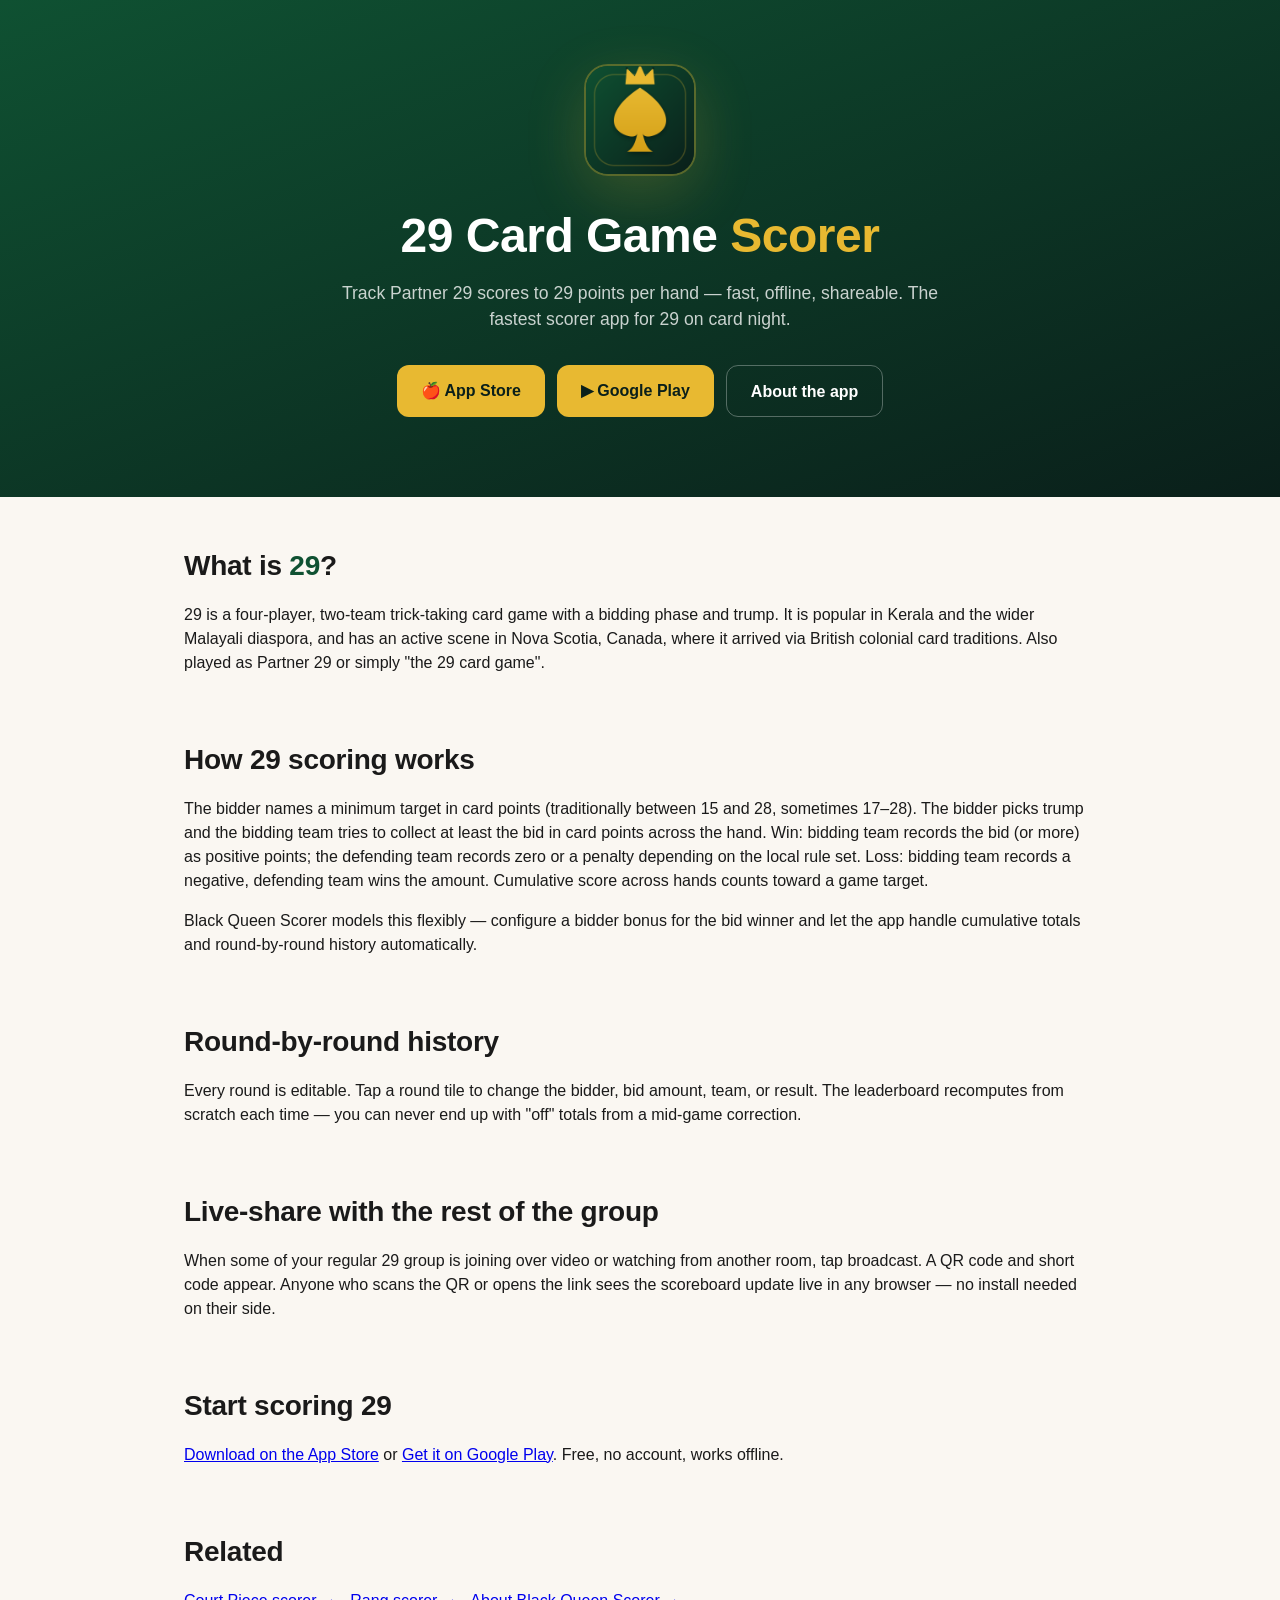
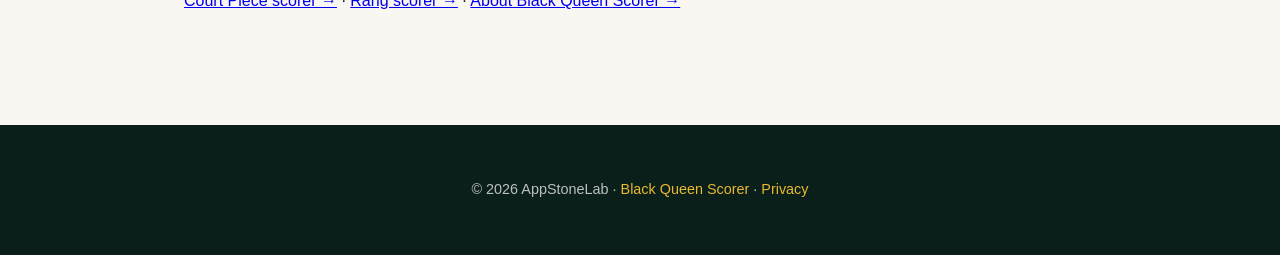
==== docs/29/index.html @ 9ce16d62 "landing(docs): add Court Piece, Rang, 29 subpages for SEO One page per game name — the biggest organ" ====
<!doctype html>
<html lang="en">
<head>
  <meta charset="utf-8" />
  <meta name="viewport" content="width=device-width,initial-scale=1" />
  <title>29 Card Game Scorer (Partner 29) — Black Queen Scorer</title>
  <meta name="description" content="Free 29 and Partner 29 card game scorer. Track cumulative score, edit any round, live-share the scoreboard. Free, no account, works offline." />
  <meta name="keywords" content="29 card game scorer, Partner 29 scorer, 29 score app, 29 card game tracker, Kerala 29, Nova Scotia 29, 29 scoreboard" />
  <link rel="canonical" href="https://appstonelabgit.github.io/black-queen-scorer/29/" />
  <link rel="icon" href="../icon.png" />
  <link rel="stylesheet" href="../style.css" />

  <meta property="og:type" content="article" />
  <meta property="og:title" content="29 Card Game Scorer (Partner 29)" />
  <meta property="og:description" content="Free 29 / Partner 29 scorer. Fast round entry, always-correct totals, live-share the scoreboard." />
  <meta property="og:image" content="https://appstonelabgit.github.io/black-queen-scorer/og.png" />
  <meta property="og:url" content="https://appstonelabgit.github.io/black-queen-scorer/29/" />
  <meta name="twitter:card" content="summary_large_image" />

  <script type="application/ld+json">
  {
    "@context": "https://schema.org",
    "@type": "Article",
    "headline": "29 Card Game Scorer — track 29 and Partner 29 scores on your phone",
    "description": "How to keep score in the 29 card game (Partner 29) using Black Queen Scorer. Covers bid-target scoring, round history, and live-sharing the scoreboard.",
    "author": { "@type": "Organization", "name": "AppStoneLab" },
    "publisher": { "@type": "Organization", "name": "AppStoneLab" },
    "mainEntityOfPage": "https://appstonelabgit.github.io/black-queen-scorer/29/",
    "inLanguage": "en"
  }
  </script>
</head>
<body>
  <header class="hero">
    <div class="crest">
      <img src="../icon.png" alt="Black Queen Scorer app icon" />
    </div>
    <h1>29 Card Game <span class="accent">Scorer</span></h1>
    <p class="tagline">Track Partner 29 scores to 29 points per hand — fast, offline, shareable. The fastest scorer app for 29 on card night.</p>
    <div class="cta">
      <a href="https://apps.apple.com/us/app/black-queen-scorer/id6762565568" title="Download on the App Store">🍎 App Store</a>
      <a href="https://play.google.com/store/apps/details?id=com.blackqueenscorer.app" title="Get it on Google Play">▶ Google Play</a>
      <a href="../" class="ghost">About the app</a>
    </div>
  </header>

  <main>
    <section>
      <h2>What is <span class="accent">29</span>?</h2>
      <p>29 is a four-player, two-team trick-taking card game with a bidding phase and trump. It is popular in Kerala and the wider Malayali diaspora, and has an active scene in Nova Scotia, Canada, where it arrived via British colonial card traditions. Also played as Partner 29 or simply "the 29 card game".</p>
    </section>

    <section>
      <h2>How 29 scoring works</h2>
      <p>The bidder names a minimum target in card points (traditionally between 15 and 28, sometimes 17–28). The bidder picks trump and the bidding team tries to collect at least the bid in card points across the hand. Win: bidding team records the bid (or more) as positive points; the defending team records zero or a penalty depending on the local rule set. Loss: bidding team records a negative, defending team wins the amount. Cumulative score across hands counts toward a game target.</p>
      <p>Black Queen Scorer models this flexibly — configure a bidder bonus for the bid winner and let the app handle cumulative totals and round-by-round history automatically.</p>
    </section>

    <section>
      <h2>Round-by-round history</h2>
      <p>Every round is editable. Tap a round tile to change the bidder, bid amount, team, or result. The leaderboard recomputes from scratch each time — you can never end up with "off" totals from a mid-game correction.</p>
    </section>

    <section>
      <h2>Live-share with the rest of the group</h2>
      <p>When some of your regular 29 group is joining over video or watching from another room, tap broadcast. A QR code and short code appear. Anyone who scans the QR or opens the link sees the scoreboard update live in any browser — no install needed on their side.</p>
    </section>

    <section>
      <h2>Start scoring 29</h2>
      <p><a href="https://apps.apple.com/us/app/black-queen-scorer/id6762565568">Download on the App Store</a> or <a href="https://play.google.com/store/apps/details?id=com.blackqueenscorer.app">Get it on Google Play</a>. Free, no account, works offline.</p>
    </section>

    <section>
      <h2>Related</h2>
      <p><a href="../court-piece/">Court Piece scorer →</a> · <a href="../rang/">Rang scorer →</a> · <a href="../">About Black Queen Scorer →</a></p>
    </section>
  </main>

  <footer>
    <p>© 2026 AppStoneLab · <a href="../">Black Queen Scorer</a> · <a href="../privacy.html">Privacy</a></p>
  </footer>
</body>
</html>
---- docs/style.css ----
:root {
  --emerald: #0F5132;
  --emerald-deep: #0A1F1A;
  --gold: #E8B931;
  --surface: #FAF7F2;
  --on-surface: #1A1A1A;
  --muted: #6B6B6B;
}
* { box-sizing: border-box; }
html, body {
  margin: 0;
  padding: 0;
  font-family: -apple-system, BlinkMacSystemFont, "Inter", "Segoe UI", Roboto, sans-serif;
  color: var(--on-surface);
  background: var(--surface);
  line-height: 1.5;
}
header.hero {
  background: linear-gradient(160deg, var(--emerald) 0%, var(--emerald-deep) 100%);
  color: white;
  padding: 4rem 1.5rem 5rem;
  text-align: center;
}
.crest {
  width: 112px;
  height: 112px;
  margin: 0 auto 1.5rem;
  border-radius: 24px;
  border: 2px solid rgba(232, 185, 49, 0.35);
  overflow: hidden;
  box-shadow: 0 18px 60px rgba(232, 185, 49, 0.2);
}
.crest img { width: 100%; height: 100%; display: block; }
.hero h1 {
  font-size: clamp(2rem, 5vw, 3rem);
  font-weight: 800;
  letter-spacing: -0.5px;
  margin: 0 0 0.5rem;
}
.hero h1 .accent { color: var(--gold); }
.hero p.tagline {
  font-size: 1.1rem;
  color: rgba(255, 255, 255, 0.78);
  max-width: 640px;
  margin: 0 auto 2rem;
}
.cta {
  display: inline-flex;
  gap: 0.75rem;
  flex-wrap: wrap;
  justify-content: center;
}
.cta a {
  display: inline-block;
  height: 52px;
  line-height: 52px;
  padding: 0 1.5rem;
  background: var(--gold);
  color: var(--emerald-deep);
  font-weight: 700;
  text-decoration: none;
  border-radius: 12px;
  transition: transform 120ms;
}
.cta a:hover { transform: translateY(-2px); }
.cta a.ghost {
  background: transparent;
  color: white;
  border: 1px solid rgba(255, 255, 255, 0.3);
}
main {
  max-width: 960px;
  margin: 0 auto;
  padding: 3rem 1.5rem;
}
section { margin: 0 0 4rem; }
section h2 {
  font-size: 1.75rem;
  font-weight: 800;
  letter-spacing: -0.25px;
  margin: 0 0 1rem;
}
section h2 .accent { color: var(--emerald); }
section h3 {
  font-size: 1.1rem;
  font-weight: 700;
  letter-spacing: -0.1px;
  margin: 1.5rem 0 0.25rem;
  color: var(--on-surface);
}
section h3 + p { margin-top: 0; color: var(--muted); max-width: 640px; }
section h3 + p a { color: var(--emerald); font-weight: 600; }
section p.lede {
  color: var(--muted);
  max-width: 640px;
  margin: 0 0 1.5rem;
}
ul.features {
  list-style: none;
  padding: 0;
  display: grid;
  grid-template-columns: repeat(auto-fit, minmax(260px, 1fr));
  gap: 1rem;
}
ul.features li {
  background: white;
  border-radius: 12px;
  padding: 1rem 1.25rem;
  border: 1px solid rgba(0, 0, 0, 0.06);
}
ul.features li strong {
  display: block;
  color: var(--emerald);
  margin-bottom: 0.25rem;
}
.faq details {
  background: white;
  border: 1px solid rgba(0, 0, 0, 0.06);
  border-radius: 12px;
  padding: 1rem 1.25rem;
  margin-bottom: 0.75rem;
}
.faq summary {
  font-weight: 600;
  cursor: pointer;
  list-style: none;
}
.faq summary::-webkit-details-marker { display: none; }
.faq details[open] { border-color: var(--emerald); }
.faq p {
  margin: 0.75rem 0 0;
  color: var(--muted);
}
footer {
  padding: 2.5rem 1.5rem;
  background: var(--emerald-deep);
  color: rgba(255, 255, 255, 0.72);
  text-align: center;
  font-size: 0.9rem;
}
footer a { color: var(--gold); text-decoration: none; }
footer a:hover { text-decoration: underline; }
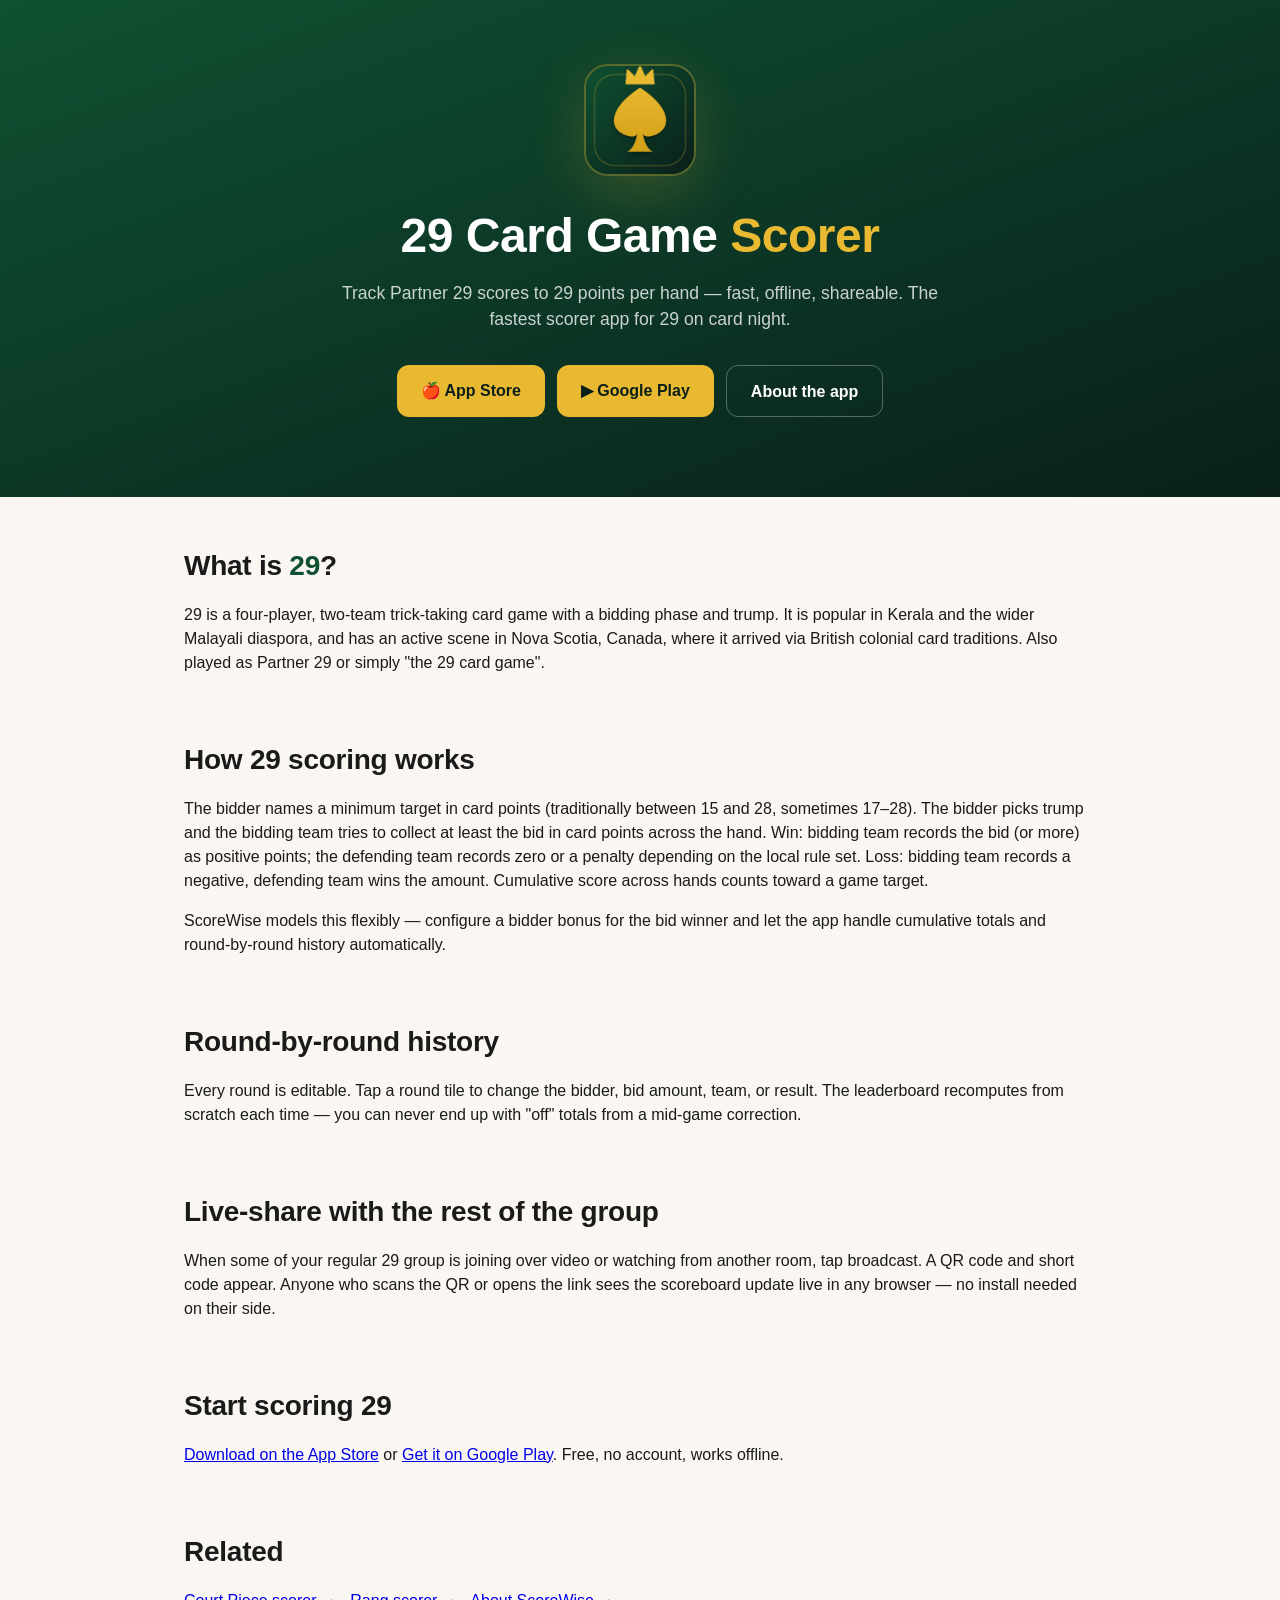
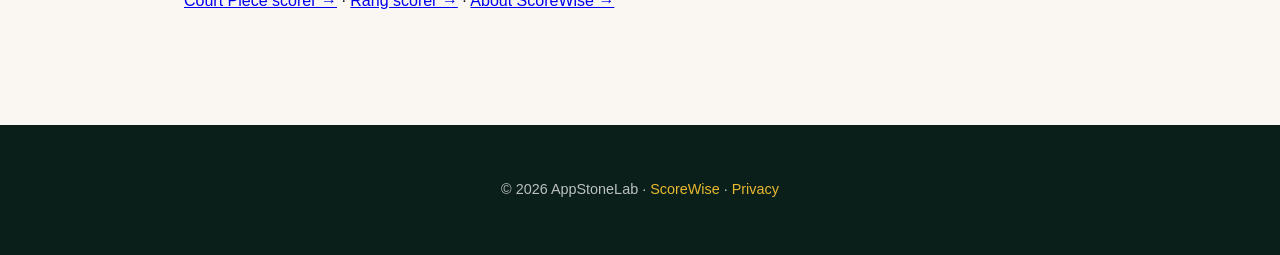
==== commit d3a6fc26: "chore(site): rebrand landing pages to ScoreWise; update App Store slug App renamed to ScoreWise on b" ====
--- a/docs/29/index.html
+++ b/docs/29/index.html
@@ -3,7 +3,7 @@
 <head>
   <meta charset="utf-8" />
   <meta name="viewport" content="width=device-width,initial-scale=1" />
-  <title>29 Card Game Scorer (Partner 29) — Black Queen Scorer</title>
+  <title>29 Card Game Scorer (Partner 29) — ScoreWise</title>
   <meta name="description" content="Free 29 and Partner 29 card game scorer. Track cumulative score, edit any round, live-share the scoreboard. Free, no account, works offline." />
   <meta name="keywords" content="29 card game scorer, Partner 29 scorer, 29 score app, 29 card game tracker, Kerala 29, Nova Scotia 29, 29 scoreboard" />
   <link rel="canonical" href="https://appstonelabgit.github.io/black-queen-scorer/29/" />
@@ -22,7 +22,7 @@
     "@context": "https://schema.org",
     "@type": "Article",
     "headline": "29 Card Game Scorer — track 29 and Partner 29 scores on your phone",
-    "description": "How to keep score in the 29 card game (Partner 29) using Black Queen Scorer. Covers bid-target scoring, round history, and live-sharing the scoreboard.",
+    "description": "How to keep score in the 29 card game (Partner 29) using ScoreWise. Covers bid-target scoring, round history, and live-sharing the scoreboard.",
     "author": { "@type": "Organization", "name": "AppStoneLab" },
     "publisher": { "@type": "Organization", "name": "AppStoneLab" },
     "mainEntityOfPage": "https://appstonelabgit.github.io/black-queen-scorer/29/",
@@ -33,13 +33,13 @@
 <body>
   <header class="hero">
     <div class="crest">
-      <img src="../icon.png" alt="Black Queen Scorer app icon" />
+      <img src="../icon.png" alt="ScoreWise app icon" />
     </div>
     <h1>29 Card Game <span class="accent">Scorer</span></h1>
     <p class="tagline">Track Partner 29 scores to 29 points per hand — fast, offline, shareable. The fastest scorer app for 29 on card night.</p>
     <div class="cta">
-      <a href="https://apps.apple.com/us/app/black-queen-scorer/id6762565568" title="Download on the App Store">🍎 App Store</a>
-      <a href="https://play.google.com/store/apps/details?id=com.blackqueenscorer.app" title="Get it on Google Play">▶ Google Play</a>
+      <a href="https://apps.apple.com/us/app/scorewise-card-game-scorer/id6762565568" title="Download on the App Store">🍎 App Store</a>
+      <a href="https://play.google.com/store/apps/details?id=com.scorewise.cardscorer" title="Get it on Google Play">▶ Google Play</a>
       <a href="../" class="ghost">About the app</a>
     </div>
   </header>
@@ -53,7 +53,7 @@
     <section>
       <h2>How 29 scoring works</h2>
       <p>The bidder names a minimum target in card points (traditionally between 15 and 28, sometimes 17–28). The bidder picks trump and the bidding team tries to collect at least the bid in card points across the hand. Win: bidding team records the bid (or more) as positive points; the defending team records zero or a penalty depending on the local rule set. Loss: bidding team records a negative, defending team wins the amount. Cumulative score across hands counts toward a game target.</p>
-      <p>Black Queen Scorer models this flexibly — configure a bidder bonus for the bid winner and let the app handle cumulative totals and round-by-round history automatically.</p>
+      <p>ScoreWise models this flexibly — configure a bidder bonus for the bid winner and let the app handle cumulative totals and round-by-round history automatically.</p>
     </section>
 
     <section>
@@ -68,17 +68,17 @@
 
     <section>
       <h2>Start scoring 29</h2>
-      <p><a href="https://apps.apple.com/us/app/black-queen-scorer/id6762565568">Download on the App Store</a> or <a href="https://play.google.com/store/apps/details?id=com.blackqueenscorer.app">Get it on Google Play</a>. Free, no account, works offline.</p>
+      <p><a href="https://apps.apple.com/us/app/scorewise-card-game-scorer/id6762565568">Download on the App Store</a> or <a href="https://play.google.com/store/apps/details?id=com.scorewise.cardscorer">Get it on Google Play</a>. Free, no account, works offline.</p>
     </section>
 
     <section>
       <h2>Related</h2>
-      <p><a href="../court-piece/">Court Piece scorer →</a> · <a href="../rang/">Rang scorer →</a> · <a href="../">About Black Queen Scorer →</a></p>
+      <p><a href="../court-piece/">Court Piece scorer →</a> · <a href="../rang/">Rang scorer →</a> · <a href="../">About ScoreWise →</a></p>
     </section>
   </main>
 
   <footer>
-    <p>© 2026 AppStoneLab · <a href="../">Black Queen Scorer</a> · <a href="../privacy.html">Privacy</a></p>
+    <p>© 2026 AppStoneLab · <a href="../">ScoreWise</a> · <a href="../privacy.html">Privacy</a></p>
   </footer>
 </body>
 </html>
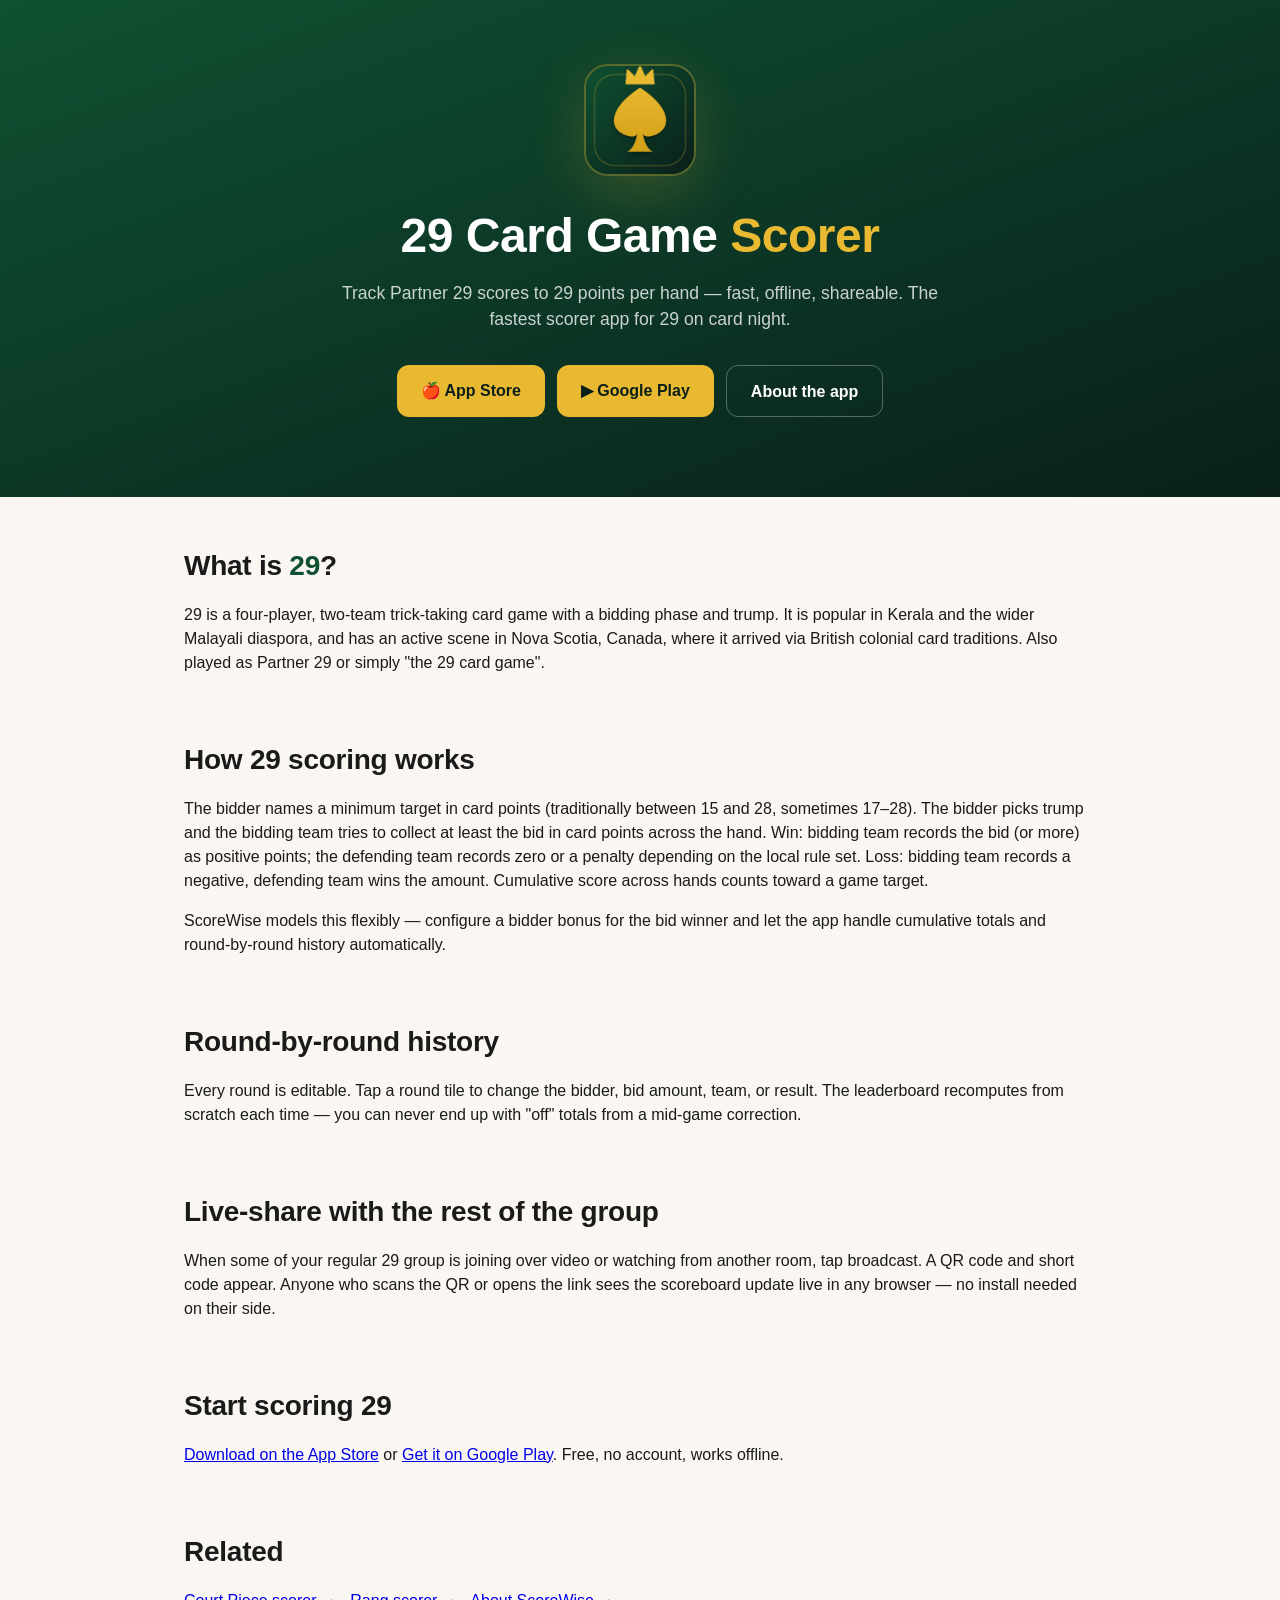
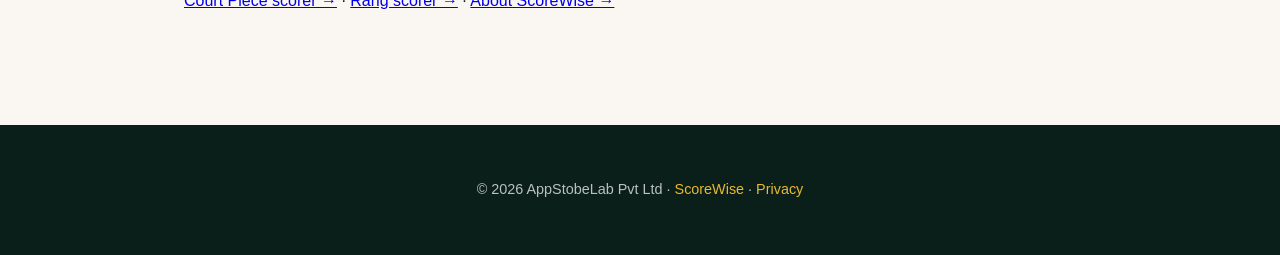
==== commit e31b13d2: "fix(site): serve clean URLs so /privacy/ resolves; add support page Google Play rejected the privacy" ====
--- a/docs/29/index.html
+++ b/docs/29/index.html
@@ -6,15 +6,15 @@
   <title>29 Card Game Scorer (Partner 29) — ScoreWise</title>
   <meta name="description" content="Free 29 and Partner 29 card game scorer. Track cumulative score, edit any round, live-share the scoreboard. Free, no account, works offline." />
   <meta name="keywords" content="29 card game scorer, Partner 29 scorer, 29 score app, 29 card game tracker, Kerala 29, Nova Scotia 29, 29 scoreboard" />
-  <link rel="canonical" href="https://appstonelabgit.github.io/black-queen-scorer/29/" />
+  <link rel="canonical" href="https://scorewise-legal.vercel.app/29/" />
   <link rel="icon" href="../icon.png" />
   <link rel="stylesheet" href="../style.css" />
 
   <meta property="og:type" content="article" />
   <meta property="og:title" content="29 Card Game Scorer (Partner 29)" />
   <meta property="og:description" content="Free 29 / Partner 29 scorer. Fast round entry, always-correct totals, live-share the scoreboard." />
-  <meta property="og:image" content="https://appstonelabgit.github.io/black-queen-scorer/og.png" />
-  <meta property="og:url" content="https://appstonelabgit.github.io/black-queen-scorer/29/" />
+  <meta property="og:image" content="https://scorewise-legal.vercel.app/og.png" />
+  <meta property="og:url" content="https://scorewise-legal.vercel.app/29/" />
   <meta name="twitter:card" content="summary_large_image" />
 
   <script type="application/ld+json">
@@ -23,9 +23,9 @@
     "@type": "Article",
     "headline": "29 Card Game Scorer — track 29 and Partner 29 scores on your phone",
     "description": "How to keep score in the 29 card game (Partner 29) using ScoreWise. Covers bid-target scoring, round history, and live-sharing the scoreboard.",
-    "author": { "@type": "Organization", "name": "AppStoneLab" },
-    "publisher": { "@type": "Organization", "name": "AppStoneLab" },
-    "mainEntityOfPage": "https://appstonelabgit.github.io/black-queen-scorer/29/",
+    "author": { "@type": "Organization", "name": "AppStobeLab Pvt Ltd" },
+    "publisher": { "@type": "Organization", "name": "AppStobeLab Pvt Ltd" },
+    "mainEntityOfPage": "https://scorewise-legal.vercel.app/29/",
     "inLanguage": "en"
   }
   </script>
@@ -78,7 +78,7 @@
   </main>
 
   <footer>
-    <p>© 2026 AppStoneLab · <a href="../">ScoreWise</a> · <a href="../privacy.html">Privacy</a></p>
+    <p>© 2026 AppStobeLab Pvt Ltd · <a href="../">ScoreWise</a> · <a href="../privacy.html">Privacy</a></p>
   </footer>
 </body>
 </html>
